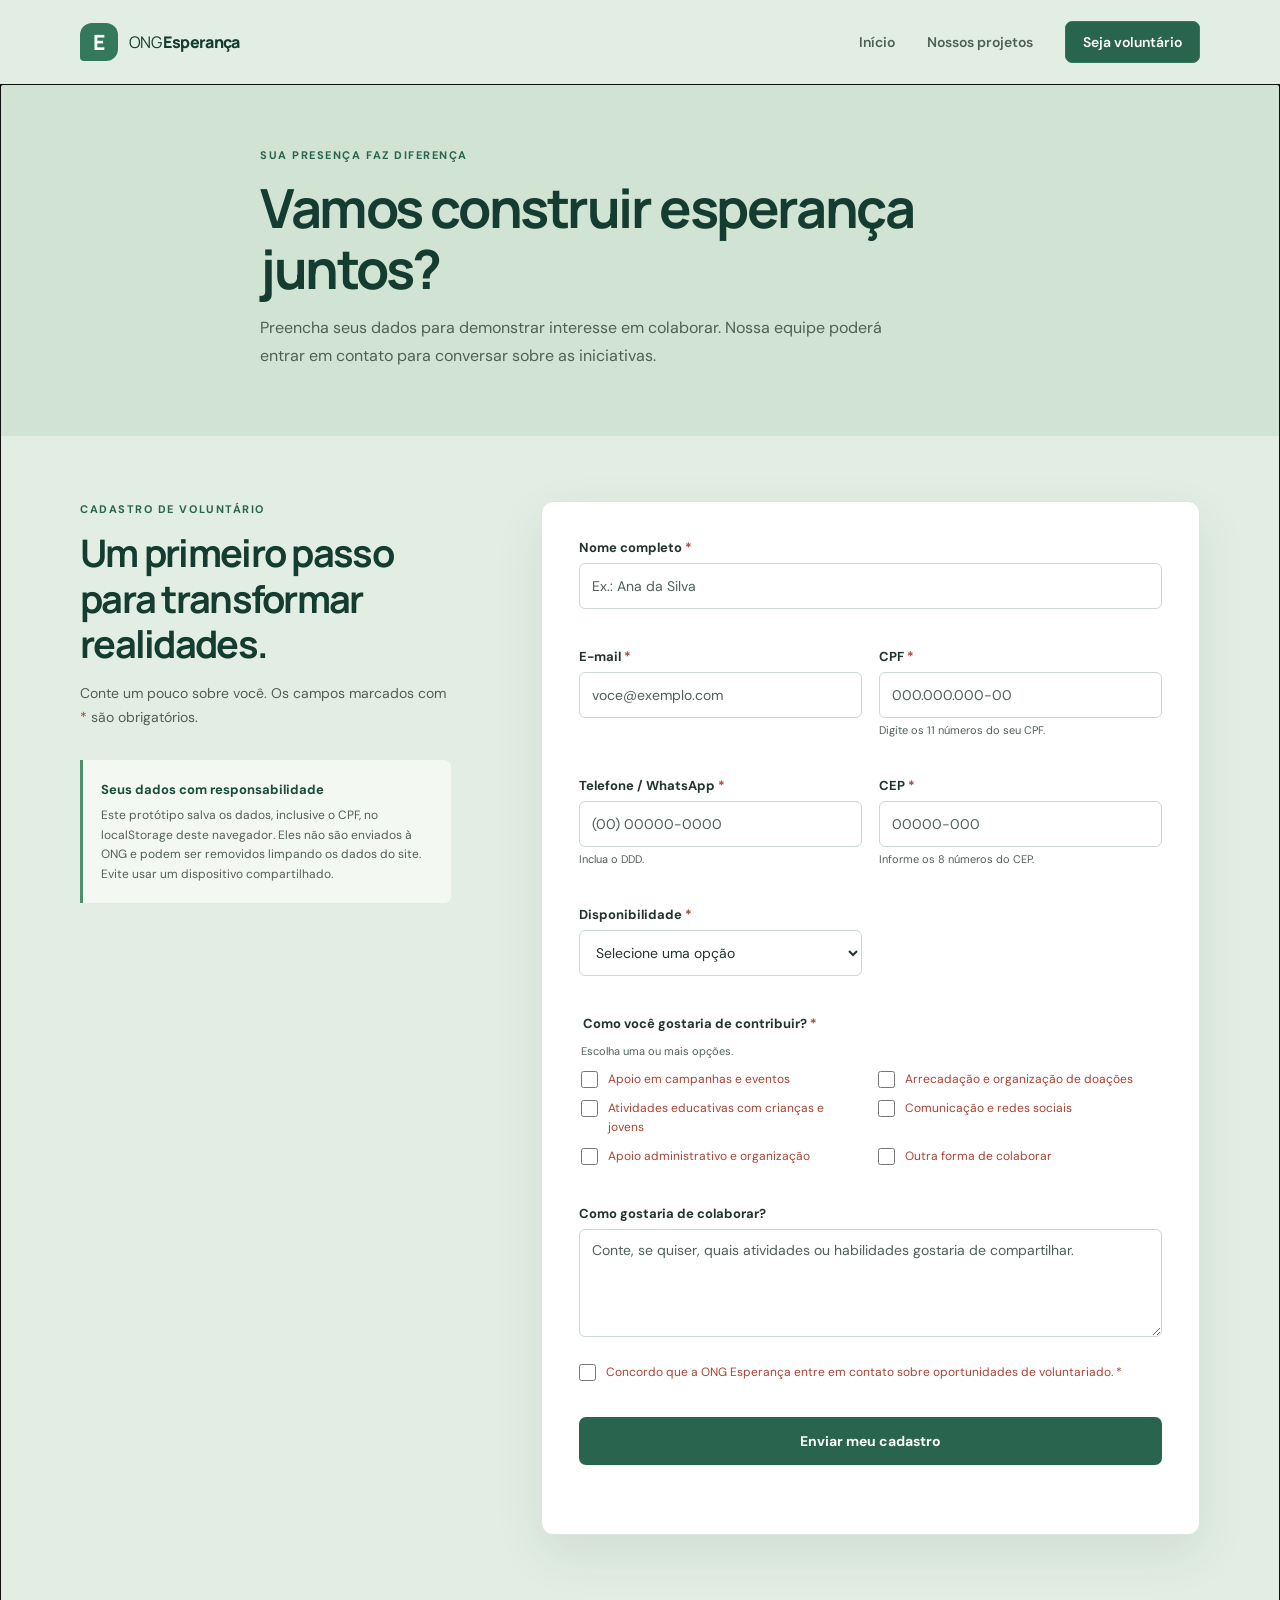
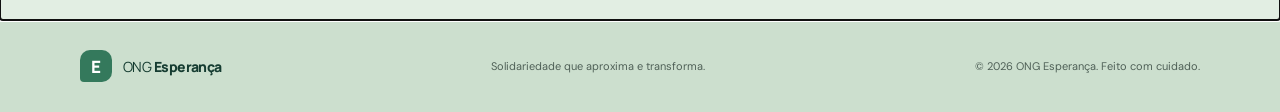
==== cadastro.html @ e434cd78 "chore: establish ONG Esperanca project baseline Co-authored-by: Copilot <223556219+Copilot@users.nor" ====
<!doctype html>
<html lang="pt-BR">
<head>
  <meta charset="utf-8">
  <meta http-equiv="refresh" content="0; url=index.html#/cadastro">
  <meta name="viewport" content="width=device-width, initial-scale=1">
  <title>Seja voluntário | ONG Esperança</title>
</head>
<body>
  <p>Esta página faz parte do site da ONG Esperança. <a href="index.html#/cadastro">Acessar cadastro de voluntário</a>.</p>
  <script>window.location.replace("index.html#/cadastro");</script>
</body>
</html>
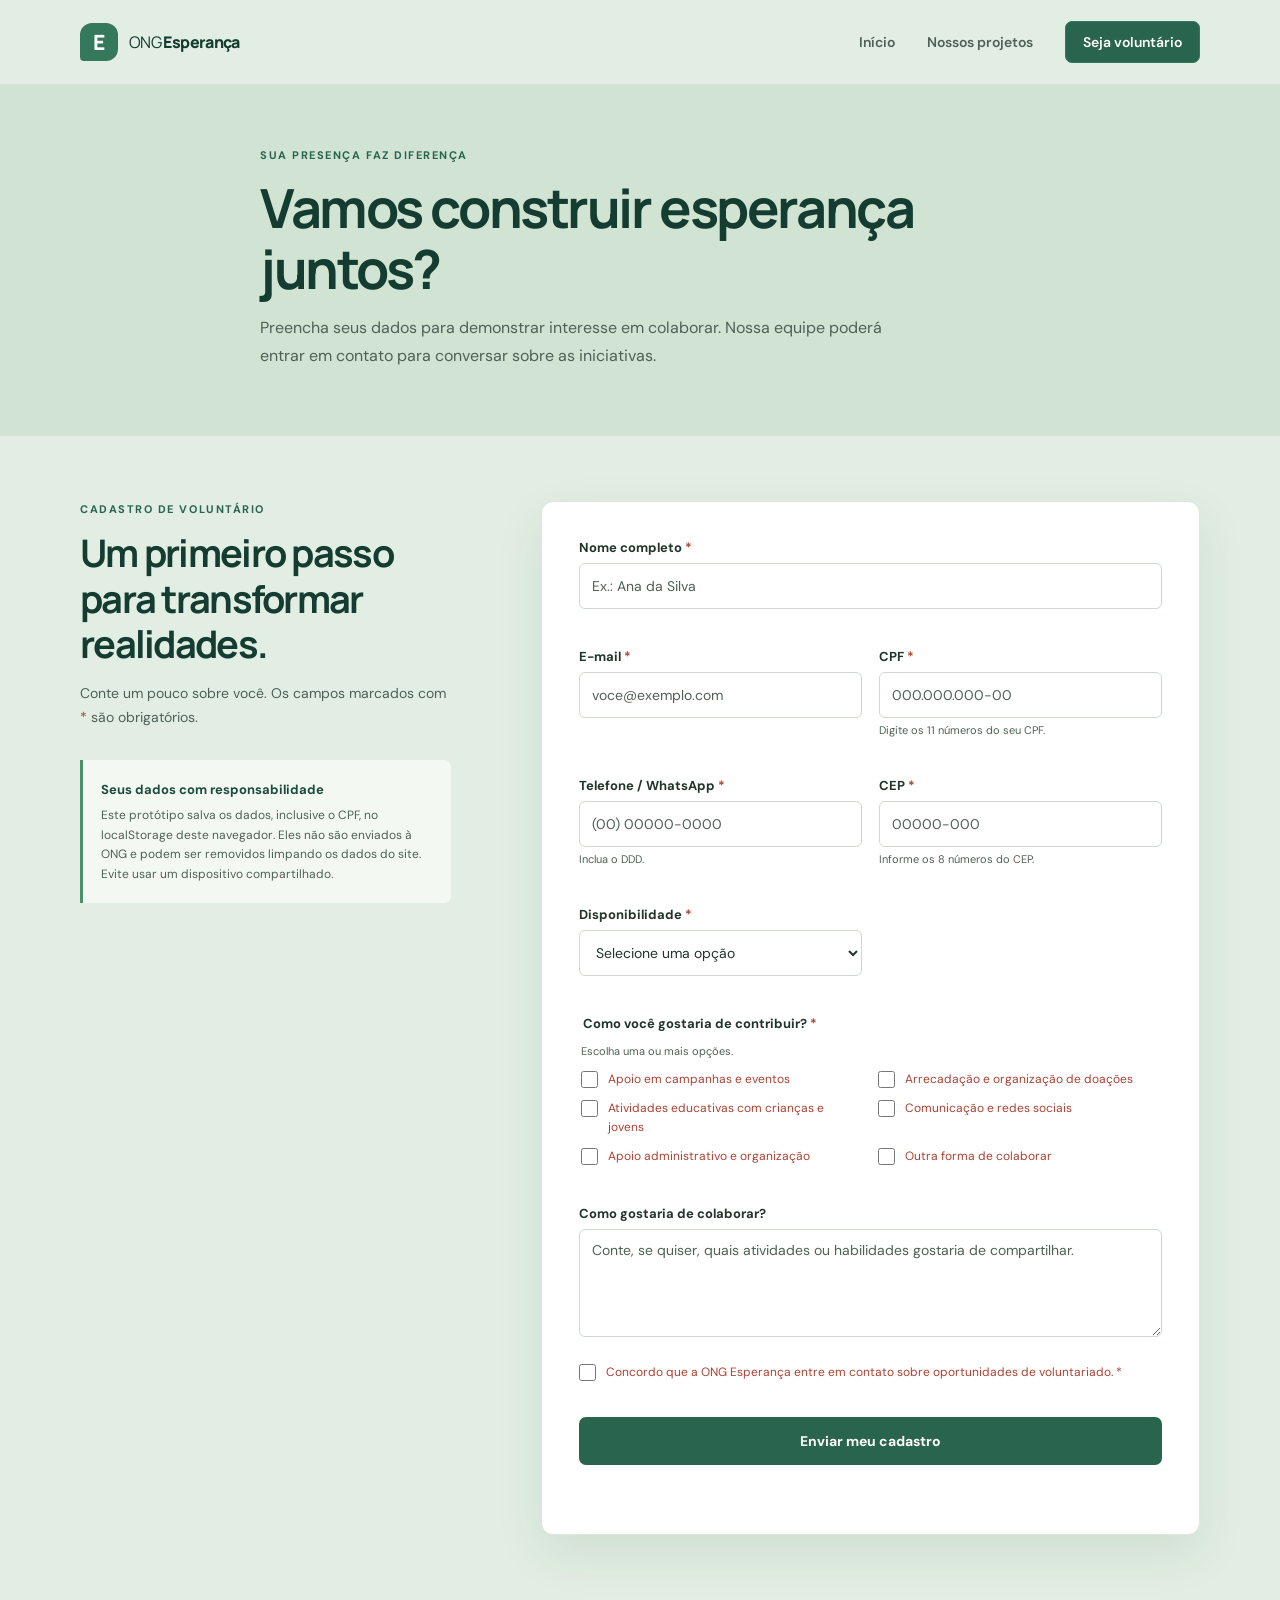
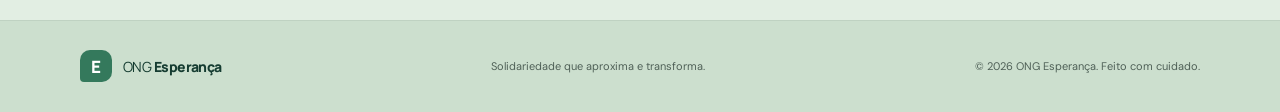
==== commit 43f48d95: "fix: address accessibility and deployment issue" ====
--- a/cadastro.html
+++ b/cadastro.html
@@ -1,4 +1,4 @@
-<!doctype html>
+<!DOCTYPE html>
 <html lang="pt-BR">
 <head>
   <meta charset="utf-8">
